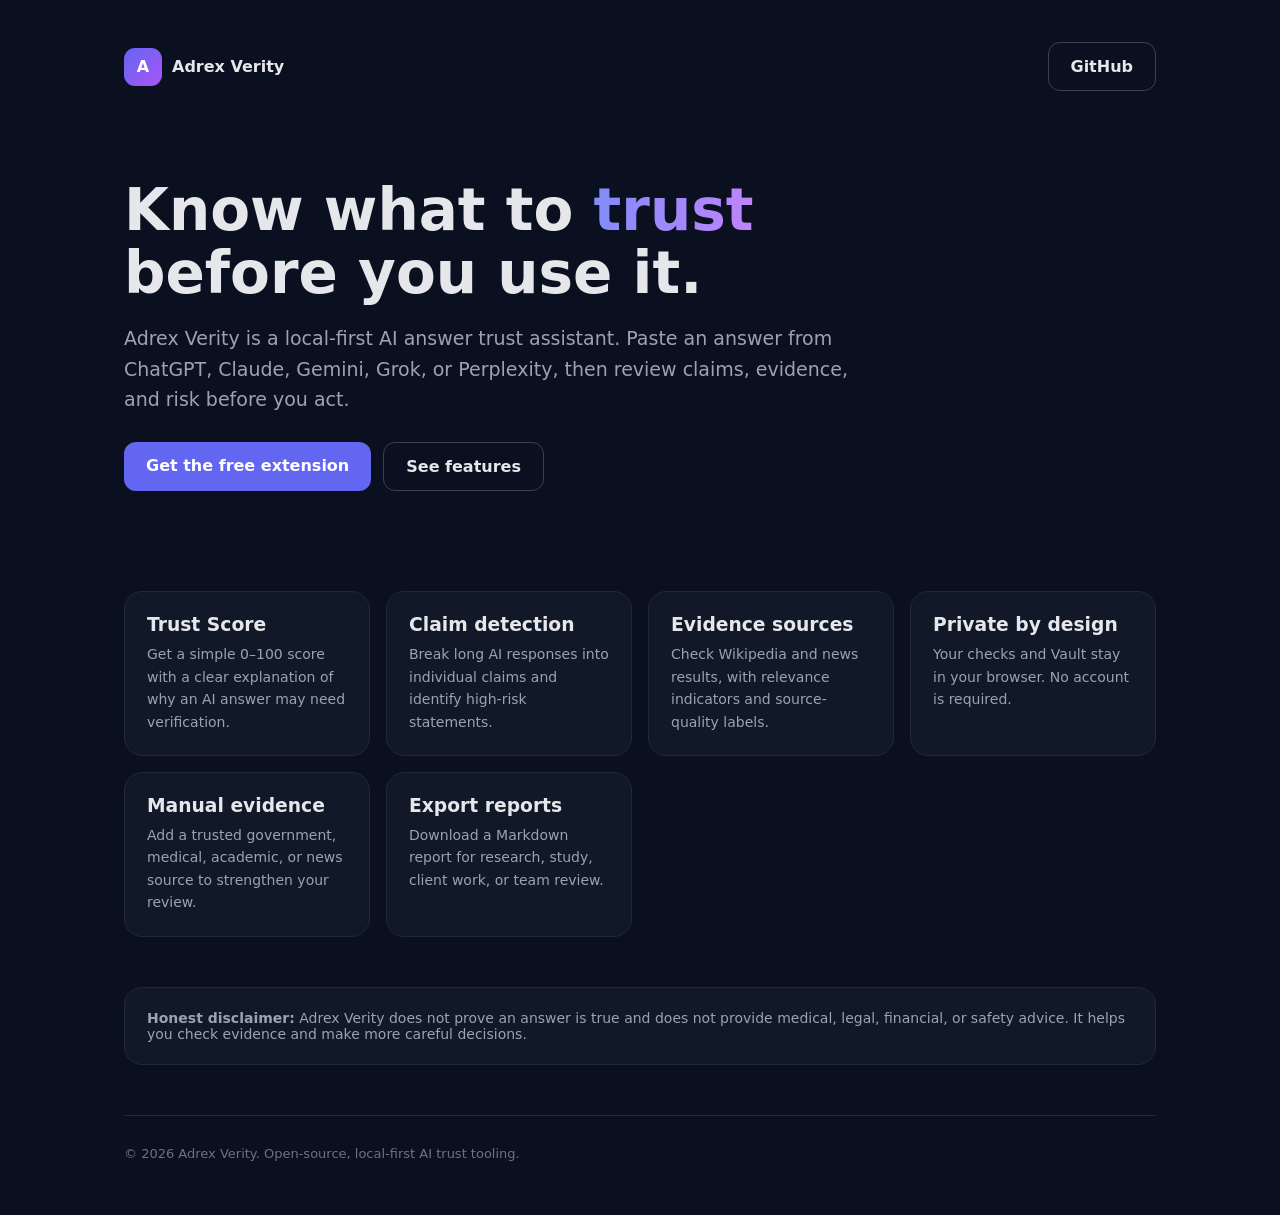
==== landing-page/index.html @ cc688025 "Add Adrex Verity Lite extension, documentation, license, and landing page" ====
<!doctype html>
<html lang="en">
<head>
<meta charset="utf-8">
<meta name="viewport" content="width=device-width,initial-scale=1">
<title>Adrex Verity — Know what to trust before you use it</title>
<meta name="description" content="Adrex Verity is a local-first AI answer trust assistant. Check AI claims, review evidence, and avoid acting on risky answers.">
<style>
*{box-sizing:border-box;font-family:Inter,system-ui,sans-serif}body{margin:0;background:#0b1020;color:#e5e7eb}
.wrap{max-width:1080px;margin:auto;padding:24px}
nav{display:flex;justify-content:space-between;align-items:center;padding:18px 0}
.logo{display:flex;gap:10px;align-items:center;font-weight:800}.mark{width:38px;height:38px;border-radius:11px;background:linear-gradient(135deg,#6366f1,#a855f7);display:grid;place-items:center;color:#fff}
.hero{padding:70px 0 50px;max-width:760px}
h1{font-size:clamp(34px,6vw,58px);line-height:1.08;margin:0 0 18px}
.accent{background:linear-gradient(90deg,#818cf8,#c084fc);-webkit-background-clip:text;background-clip:text;color:transparent}
p.lead{font-size:19px;color:#9ca3af;line-height:1.6}
.cta{display:flex;gap:12px;margin-top:28px;flex-wrap:wrap}
.btn{padding:14px 22px;border-radius:12px;font-weight:700;text-decoration:none}
.primary{background:#6366f1;color:#fff}.ghost{border:1px solid #374151;color:#e5e7eb}
.grid{display:grid;grid-template-columns:repeat(auto-fit,minmax(240px,1fr));gap:16px;margin:50px 0}
.card{background:#111827;border:1px solid #1f2937;border-radius:18px;padding:22px}
.card h3{margin:0 0 8px}.card p{margin:0;color:#9ca3af;font-size:14px;line-height:1.6}
.note{background:#111827;border:1px solid #1f2937;border-radius:18px;padding:22px;color:#9ca3af;font-size:14px}
footer{padding:30px 0;color:#6b7280;font-size:13px;border-top:1px solid #1f2937;margin-top:50px}
</style>
</head>
<body>
<div class="wrap">
<nav><div class="logo"><div class="mark">A</div>Adrex Verity</div><a class="btn ghost" href="https://github.com/">GitHub</a></nav>
<section class="hero">
<h1>Know what to <span class="accent">trust</span> before you use it.</h1>
<p class="lead">Adrex Verity is a local-first AI answer trust assistant. Paste an answer from ChatGPT, Claude, Gemini, Grok, or Perplexity, then review claims, evidence, and risk before you act.</p>
<div class="cta"><a class="btn primary" href="https://github.com/">Get the free extension</a><a class="btn ghost" href="#features">See features</a></div>
</section>
<section id="features" class="grid">
<div class="card"><h3>Trust Score</h3><p>Get a simple 0–100 score with a clear explanation of why an AI answer may need verification.</p></div>
<div class="card"><h3>Claim detection</h3><p>Break long AI responses into individual claims and identify high-risk statements.</p></div>
<div class="card"><h3>Evidence sources</h3><p>Check Wikipedia and news results, with relevance indicators and source-quality labels.</p></div>
<div class="card"><h3>Private by design</h3><p>Your checks and Vault stay in your browser. No account is required.</p></div>
<div class="card"><h3>Manual evidence</h3><p>Add a trusted government, medical, academic, or news source to strengthen your review.</p></div>
<div class="card"><h3>Export reports</h3><p>Download a Markdown report for research, study, client work, or team review.</p></div>
</section>
<section class="note"><strong>Honest disclaimer:</strong> Adrex Verity does not prove an answer is true and does not provide medical, legal, financial, or safety advice. It helps you check evidence and make more careful decisions.</section>
<footer>© 2026 Adrex Verity. Open-source, local-first AI trust tooling.</footer>
</div></body></html>
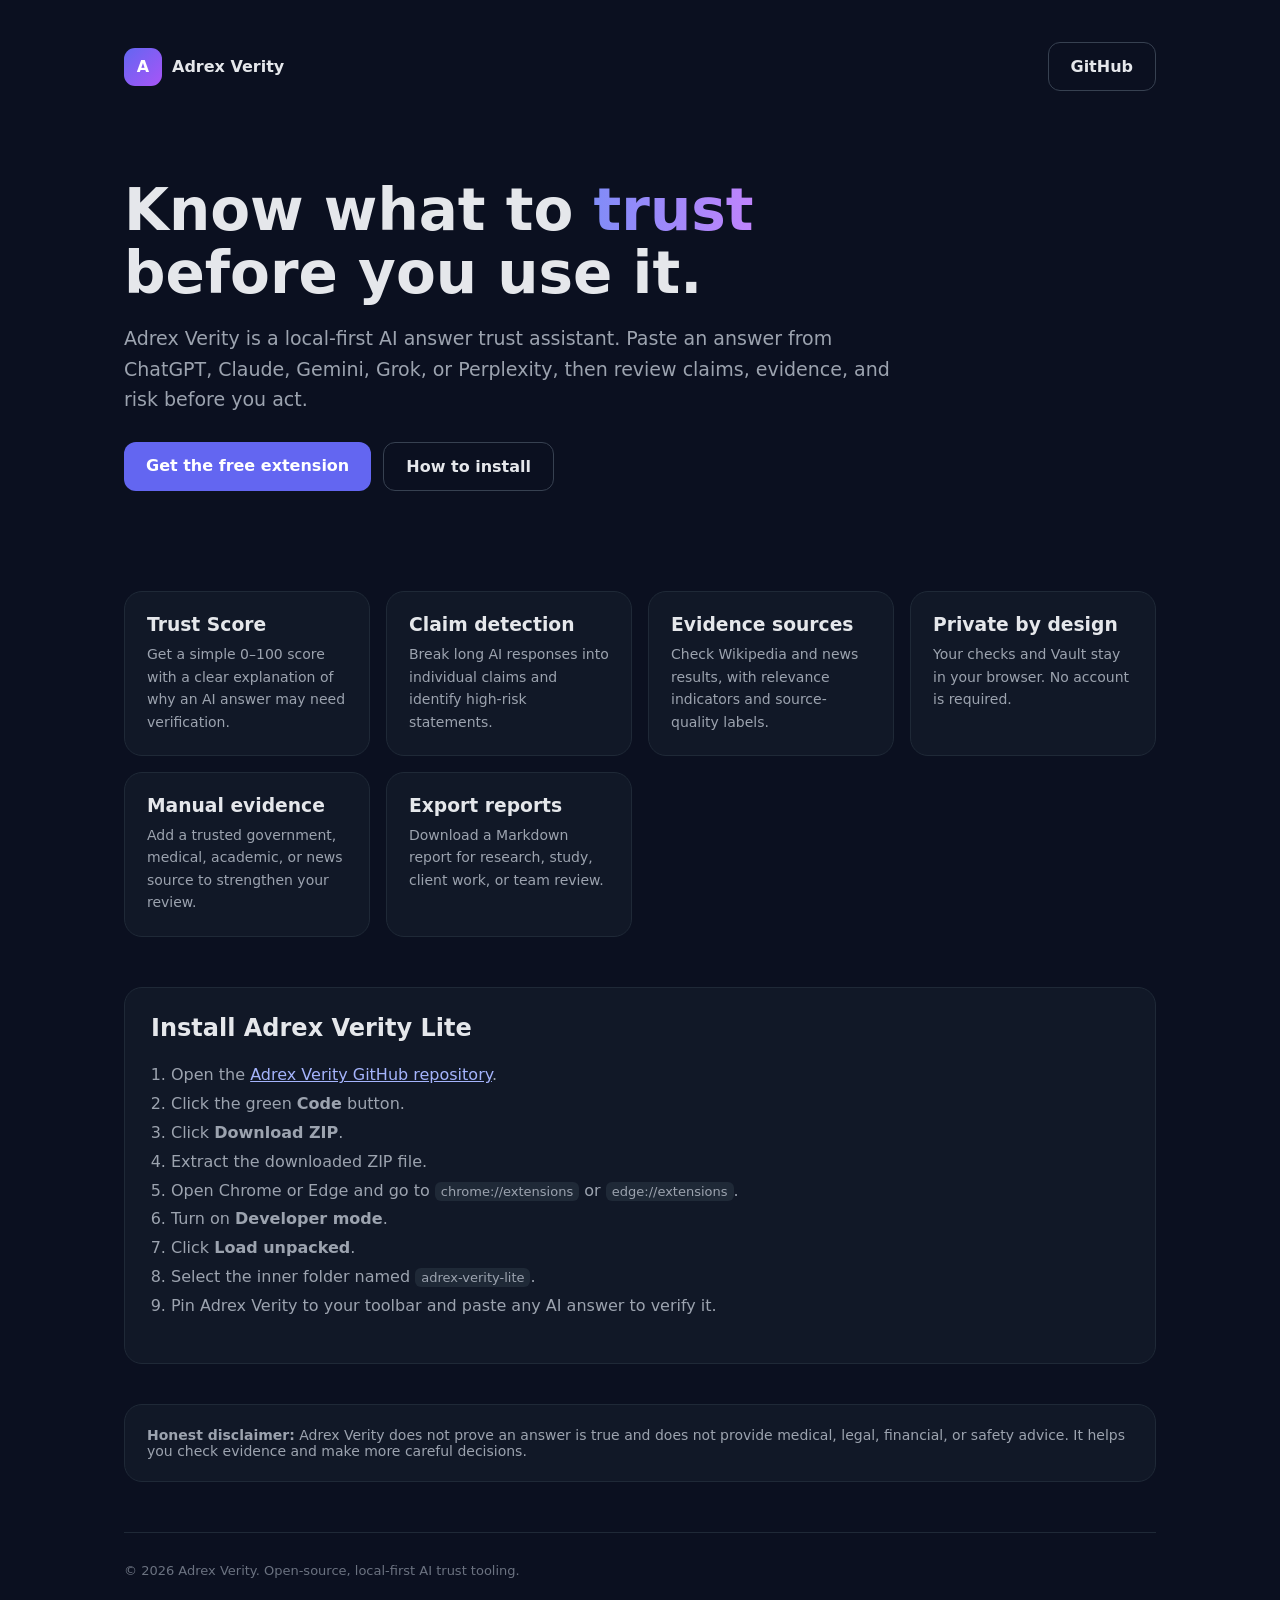
==== commit b545d05e: "Improve landing page, installation instructions, and README" ====
--- a/landing-page/index.html
+++ b/landing-page/index.html
@@ -10,7 +10,7 @@
 .wrap{max-width:1080px;margin:auto;padding:24px}
 nav{display:flex;justify-content:space-between;align-items:center;padding:18px 0}
 .logo{display:flex;gap:10px;align-items:center;font-weight:800}.mark{width:38px;height:38px;border-radius:11px;background:linear-gradient(135deg,#6366f1,#a855f7);display:grid;place-items:center;color:#fff}
-.hero{padding:70px 0 50px;max-width:760px}
+.hero{padding:70px 0 50px;max-width:800px}
 h1{font-size:clamp(34px,6vw,58px);line-height:1.08;margin:0 0 18px}
 .accent{background:linear-gradient(90deg,#818cf8,#c084fc);-webkit-background-clip:text;background-clip:text;color:transparent}
 p.lead{font-size:19px;color:#9ca3af;line-height:1.6}
@@ -20,17 +20,21 @@
 .grid{display:grid;grid-template-columns:repeat(auto-fit,minmax(240px,1fr));gap:16px;margin:50px 0}
 .card{background:#111827;border:1px solid #1f2937;border-radius:18px;padding:22px}
 .card h3{margin:0 0 8px}.card p{margin:0;color:#9ca3af;font-size:14px;line-height:1.6}
+.steps{background:#111827;border:1px solid #1f2937;border-radius:18px;padding:26px;margin:40px 0}
+.steps h2{margin-top:0}.steps ol{color:#9ca3af;line-height:1.8;padding-left:20px}
+code{background:#1f2937;padding:2px 6px;border-radius:6px;font-size:13px}
 .note{background:#111827;border:1px solid #1f2937;border-radius:18px;padding:22px;color:#9ca3af;font-size:14px}
 footer{padding:30px 0;color:#6b7280;font-size:13px;border-top:1px solid #1f2937;margin-top:50px}
+a{color:#a5b4fc}
 </style>
 </head>
 <body>
 <div class="wrap">
-<nav><div class="logo"><div class="mark">A</div>Adrex Verity</div><a class="btn ghost" href="https://github.com/">GitHub</a></nav>
+<nav><div class="logo"><div class="mark">A</div>Adrex Verity</div><a class="btn ghost" href="https://github.com/ADREX-Global/adrex-verity-lite">GitHub</a></nav>
 <section class="hero">
 <h1>Know what to <span class="accent">trust</span> before you use it.</h1>
 <p class="lead">Adrex Verity is a local-first AI answer trust assistant. Paste an answer from ChatGPT, Claude, Gemini, Grok, or Perplexity, then review claims, evidence, and risk before you act.</p>
-<div class="cta"><a class="btn primary" href="https://github.com/">Get the free extension</a><a class="btn ghost" href="#features">See features</a></div>
+<div class="cta"><a class="btn primary" href="https://github.com/ADREX-Global/adrex-verity-lite">Get the free extension</a><a class="btn ghost" href="#install">How to install</a></div>
 </section>
 <section id="features" class="grid">
 <div class="card"><h3>Trust Score</h3><p>Get a simple 0–100 score with a clear explanation of why an AI answer may need verification.</p></div>
@@ -40,6 +44,20 @@
 <div class="card"><h3>Manual evidence</h3><p>Add a trusted government, medical, academic, or news source to strengthen your review.</p></div>
 <div class="card"><h3>Export reports</h3><p>Download a Markdown report for research, study, client work, or team review.</p></div>
 </section>
+<section id="install" class="steps">
+<h2>Install Adrex Verity Lite</h2>
+<ol>
+<li>Open the <a href="https://github.com/ADREX-Global/adrex-verity-lite" target="_blank" rel="noopener">Adrex Verity GitHub repository</a>.</li>
+<li>Click the green <strong>Code</strong> button.</li>
+<li>Click <strong>Download ZIP</strong>.</li>
+<li>Extract the downloaded ZIP file.</li>
+<li>Open Chrome or Edge and go to <code>chrome://extensions</code> or <code>edge://extensions</code>.</li>
+<li>Turn on <strong>Developer mode</strong>.</li>
+<li>Click <strong>Load unpacked</strong>.</li>
+<li>Select the inner folder named <code>adrex-verity-lite</code>.</li>
+<li>Pin Adrex Verity to your toolbar and paste any AI answer to verify it.</li>
+</ol>
+</section>
 <section class="note"><strong>Honest disclaimer:</strong> Adrex Verity does not prove an answer is true and does not provide medical, legal, financial, or safety advice. It helps you check evidence and make more careful decisions.</section>
 <footer>© 2026 Adrex Verity. Open-source, local-first AI trust tooling.</footer>
 </div></body></html>
